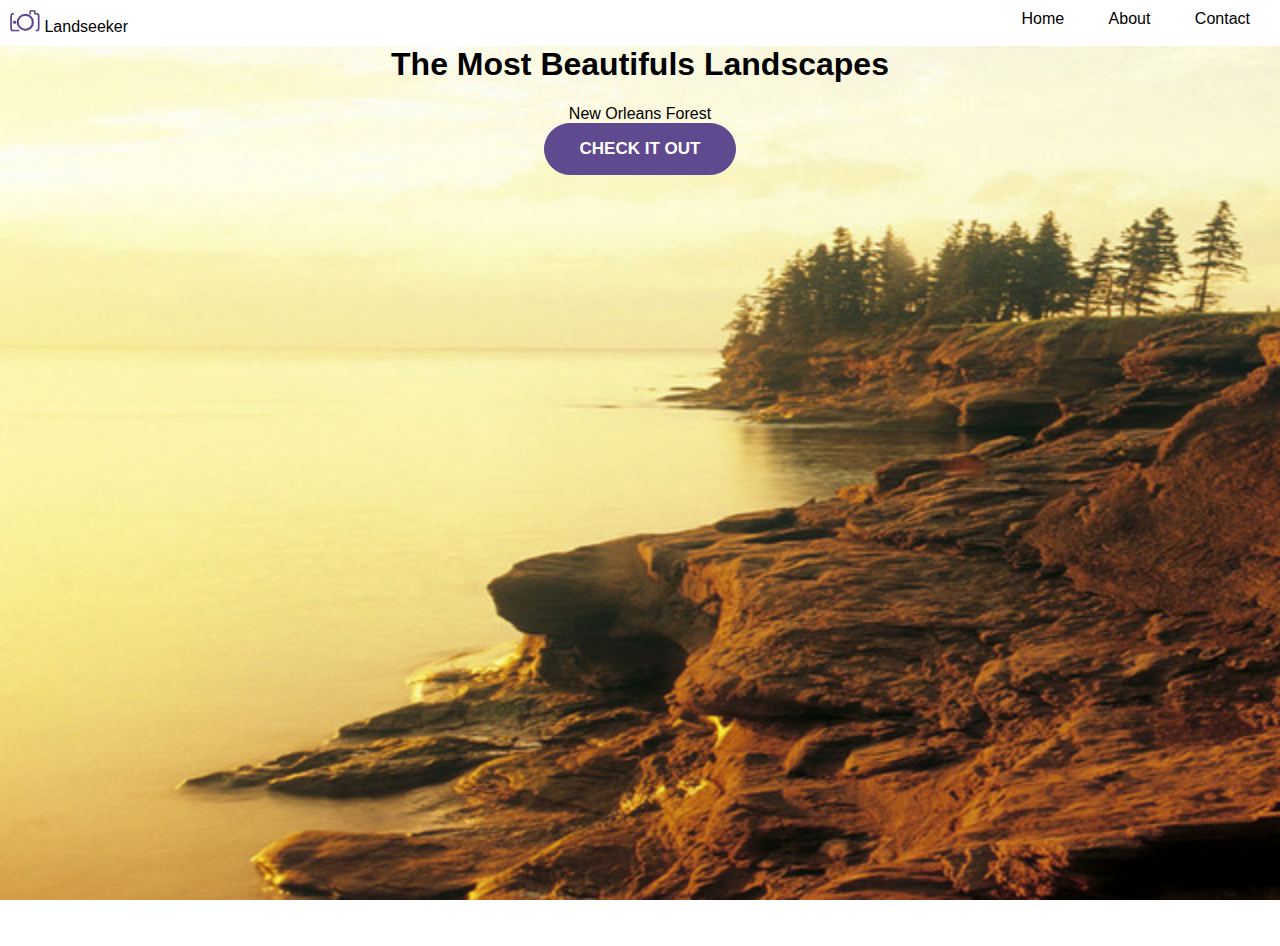
==== index.html @ b143f39d "Add files via upload" ====
<!DOCTYPE html>
<html>

<head>
    <meta http-equiv="Content-Type" content="text/html;charset=UTF-8">
    <title>Landseeker</title>
    <link rel="stylesheet" href="css/estilo.css">
</head>

<body>
</body>
<header>
    <div>
        <img src="imagens/logo.png" title="Logo fotografia">
        <!--Aqui está fazendo a divisão-->
        <span>Landseeker</span>
    </div>
    <nav>
        <!--Aqui estou colocando um menu no meu código-->
        <ul>
            <li>
                <a href="#">Home</a>
            </li>
            <!--Aqui estou usando # pois ainda não tenho o link da pagina-->
            <li>
                <a href="#">About</a>
            </li>
            <li>
                <a href="#">Contact</a>
            </li>
        </ul>
    </nav>
</header>
<!-- banner do site -->
<section class="banner">
    <h1 >The Most Beautifuls Landscapes</h1>
    <p>New Orleans Forest</p>
    <button class="maiusculo" title="Clique para ver mais">check it out</button>
    
    </section>

</html>
---- css/estilo.css ----
* {
    box-sizing: border-box; 
}
*:not(h1) {  /* o * configura a pagina como um todo */
    margin: 0; /* aqui estou usando o margin e o padding para remover o espeçamento que os navegadores deixa na página, é uma boa pratica fazer isso */
    padding: 0;
}
body{
    font-family:'Arial',sans-serif; /*aqui estou definindo a fonte da minha pagina como um todo */
}
header {
    box-shadow: 0 5px 8px #00000014;
    padding: 10px;
}

header div{
    display:inline-block;
}

header div img {
    width: 30px;
}

header nav {
    display:inline-block;
    float: right; /* aqui estou movendo meus links à direita */
}
nav ul {
    list-style: none; /* aqui estou tirando o estilo da lista */
    margin: 0;
}
nav ul li {
    display:inline-block;  /*aqui estou pegando minha lista dentro de ul e colocando em blocos e colocando do lado da outra*/
    padding: 0 20px;   /* aqui estou definindo a distancia entre os links da página */
   /*padding: 0 10px 15px 20px; primeiro campo move para o top, segundo direita, terceiro baixo, querto esquerda */
}

nav ul li a {
    color: black;
    text-decoration: none; /*aqui estou tirando o sublinhado dos meus links */ 
}

section {
    text-align: center;
}
section button {
    background-color: #5f4a90;
    border: 1px solid #5f4a90;
    color: #fff;
    padding: 15px 35px;
    border-radius: 50px;
    font-size: 17px;
    font-weight: bold;
}

.maiusculo{
    text-transform: uppercase;
}
.banner {
    background-image: url("../imagens/banner.jpg");
    background-repeat: no-repeat;
    background-size: cover;
    background-position: left top;
    background-attachment: fixed;
    height: 100vh; /* uSANDO O VH NO FINAL DO TAMANHO DA ALTURA FAZER SEMPRE A IMAGEM SE AJUSTA AO TAMANHO DA SEÇÃO DO NAVEGADOR */
}
.banner h1 {
    margin-top:0;
}
/*About*/

div.titulo-banner{
    background-image: url(../imagens/about-banner.jpg);
    background-size:cover;
    color:#fff;
    text-align: center;
    text-transform: uppercase;
    height: 40vh;
    line-height: 40vh;
}
.titulo-banner h1{
    font-size:45px;
    margin: 0;
   
}

.conteudo-principal{
    padding: 40px 20px;
}

div.conteudo-principal .video-about{
    width: 45%;
    display: inline-block;
    padding: 45px;
}

.conteudo-principal .video-about video {
    width: 100%;
}

.conteudo-principal .texto{
    width: 54%;
    display: inline-block;
    vertical-align: top;
    padding: 40px;
}
.audio{
    background-color: #f1f3f4;
    border-top: #dcdcdc solid 1px;
    text-align: center;
    padding: 30px;
}

.audio p{
    text-transform: uppercase;
    font-size: 18px;
    
}
footer{
    background-color: #5f4a90;
    color:#fff;
    text-align: center;
    font-size: 16;
    padding: 20px;
}
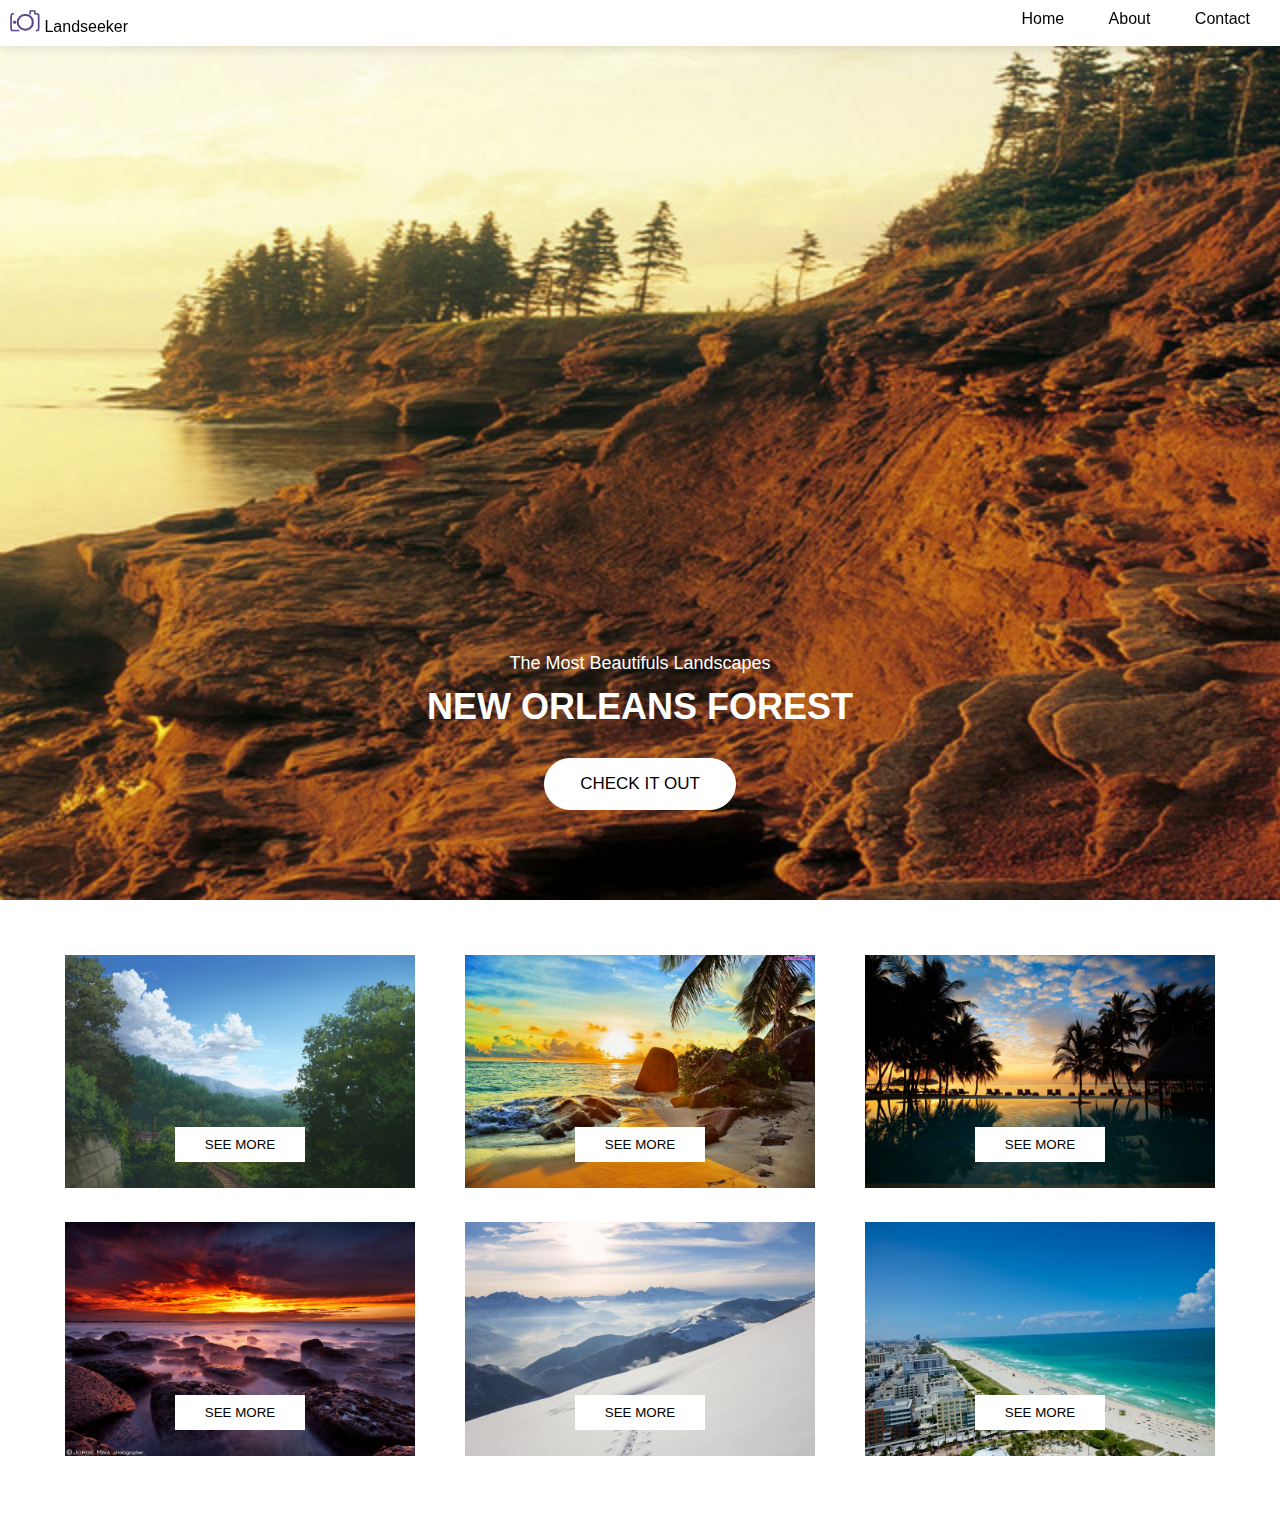
==== commit b4b6c22d: "Responsivo" ====
--- a/index.html
+++ b/index.html
@@ -5,6 +5,7 @@
     <meta http-equiv="Content-Type" content="text/html;charset=UTF-8">
     <title>Landseeker</title>
     <link rel="stylesheet" href="css/estilo.css">
+    <meta name="viewport" content="width=device-width, initial-scale=1.0">
 </head>
 
 <body>
@@ -33,10 +34,51 @@
 </header>
 <!-- banner do site -->
 <section class="banner">
-    <h1 >The Most Beautifuls Landscapes</h1>
-    <p>New Orleans Forest</p>
-    <button class="maiusculo" title="Clique para ver mais">check it out</button>
-    
-    </section>
+    <div class="conteudo">
+        <h1>The Most Beautifuls Landscapes</h1>
+        <p>New Orleans Forest</p>
+        <button class="maiusculo" title="Clique para ver mais">check it out</button>
+    </div>
+</section>
+
+<section class="galeria">
+    <div class="galeria-item">
+        <img src="./imagens/product-1.png" alt="Paisagem">
+        <div class="caixa-botao">
+            <button>See More</button>
+        </div>
+    </div>
+    <div class="galeria-item">
+        <img src="./imagens/product-2.jpg" alt="Paisagem">
+        <div class="caixa-botao">
+            <button>See More</button>
+        </div>
+    </div>
+    <div class="galeria-item">
+        <img src="./imagens/product-3.jpg" alt="Paisagem">
+        <div class="caixa-botao">
+            <button>See More</button>
+        </div>
+    </div>
+    <div class="galeria-item">
+            <img src="./imagens/product-4.jpg" alt="Paisagem">
+            <div class="caixa-botao">
+                <button>See More</button>
+            </div>
+        </div>
+        <div class="galeria-item">
+            <img src="./imagens/product-5.jpg" alt="Paisagem">
+            <div class="caixa-botao">
+                <button>See More</button>
+            </div>
+        </div>
+        <div class="galeria-item">
+            <img src="./imagens/product-6.jpg" alt="Paisagem">
+            <div class="caixa-botao">
+                <button>See More</button>
+            </div>
+        </div>
+
+</section>
 
 </html>--- a/css/estilo.css
+++ b/css/estilo.css
@@ -7,10 +7,15 @@
 }
 body{
     font-family:'Arial',sans-serif; /*aqui estou definindo a fonte da minha pagina como um todo */
+    overflow-x: hidden;
 }
 header {
     box-shadow: 0 5px 8px #00000014;
     padding: 10px;
+    background-color: #fff;
+    position: fixed;
+    width: 100%;
+    z-index: 2;
 }
 
 header div{
@@ -40,36 +45,61 @@
     text-decoration: none; /*aqui estou tirando o sublinhado dos meus links */ 
 }
 
-section {
-    text-align: center;
-}
-section button {
-    background-color: #5f4a90;
-    border: 1px solid #5f4a90;
+section.banner {
+    text-align: center;
+    display: flex;
+    justify-content: center;
+    align-items: flex-end;
     color: #fff;
+    background-image: url("../imagens/banner.jpg");
+    background-repeat: no-repeat;
+    background-size: cover;
+    background-position: center top;
+    background-attachment: fixed;
+    height: 100vh; /* uSANDO O VH NO FINAL DO TAMANHO DA ALTURA FAZER SEMPRE A IMAGEM SE AJUSTA AO TAMANHO DA SEÇÃO DO NAVEGADOR */
+}
+
+section.banner .conteudo{
+    margin-bottom: 90px;
+}
+
+section.banner h1{
+    font-size: 18px;
+    font-weight: normal;
+    margin-top:0;
+}
+
+section.banner p{
+    text-transform: uppercase;
+    font-size: 36px;
+    font-weight: bold;
+    margin-bottom: 30px;
+}
+
+section.banner button {
+    background-color: #fff;
+    border: 1px solid #fff;
+    color: #000;
     padding: 15px 35px;
     border-radius: 50px;
     font-size: 17px;
-    font-weight: bold;
+    font-weight: normal;
+}
+
+section.banner button:hover{
+    background-color: #5f4a90;
+    border: 1px solid #5f4a90;
+    color: #fff;
+
 }
 
 .maiusculo{
     text-transform: uppercase;
 }
-.banner {
-    background-image: url("../imagens/banner.jpg");
-    background-repeat: no-repeat;
-    background-size: cover;
-    background-position: left top;
-    background-attachment: fixed;
-    height: 100vh; /* uSANDO O VH NO FINAL DO TAMANHO DA ALTURA FAZER SEMPRE A IMAGEM SE AJUSTA AO TAMANHO DA SEÇÃO DO NAVEGADOR */
-}
-.banner h1 {
-    margin-top:0;
-}
+ 
 /*About*/
 
-div.titulo-banner{
+.titulo-banner{
     background-image: url(../imagens/about-banner.jpg);
     background-size:cover;
     color:#fff;
@@ -86,9 +116,10 @@
 
 .conteudo-principal{
     padding: 40px 20px;
-}
-
-div.conteudo-principal .video-about{
+    min-height: 100vh;
+}
+
+.conteudo-principal .video-about{
     width: 45%;
     display: inline-block;
     padding: 45px;
@@ -96,6 +127,7 @@
 
 .conteudo-principal .video-about video {
     width: 100%;
+    object-fit: cover;
 }
 
 .conteudo-principal .texto{
@@ -122,4 +154,127 @@
     text-align: center;
     font-size: 16;
     padding: 20px;
-}+    
+}
+/* contact */
+
+#contact input:not([type="checkbox"]),
+#contact textarea{
+    width: 100%;
+    border: 1px solid #5f4a90;
+    border-radius: 10px;
+    padding: 5px;
+    margin-bottom: 10px;
+    background-color:transparent;
+    text-align: center;
+    outline: none;
+}
+#contact textarea{
+    height: 100px;
+    resize: none;
+}
+
+#contact button{
+    background-color: #5f4a90;
+    border: 1px solid #5f4a90;
+    color: #fff;
+    border-radius: 30px;
+    padding: 10px 30px;
+    font-size: 18px;
+    float: right;
+}
+
+#contact button:hover{
+    background-color: #fff;
+    color: #000;
+    border-color:#fff;
+}
+.pagina-contato{
+    background-image: url("../imagens/bg.jpg");
+    background-size: cover;
+    background-position: center;
+    background-repeat: no-repeat;
+    min-height: 100vh;
+}
+form#contact{
+    border: 1px solid #5f4a90;
+    padding: 40px;
+    width: 550px;
+    max-width: 100%;
+    border-radius: 10px;
+    margin: 50px auto;
+    background-color: rgba(255, 255, 255, 0.7);
+    }
+    #contact h1{
+        text-align: center;
+        margin-top: 0;
+    }
+
+
+    /* galeria index */
+
+    .galeria{
+        padding: 40px;
+        display: flex;
+        justify-content: space-around;
+        flex-wrap: wrap;
+    }
+    .galeria-item{
+        width: 350px;
+        position: relative;
+        display: inline-block;
+        margin: 15px 0;
+    }
+    .galeria-item img{
+        width: 100%
+    }
+    .galeria-item .caixa-botao{
+        position: absolute;
+        bottom: 30px;
+        left: 0;
+        width: 100%; 
+        text-align: center;       
+    }
+
+    .galeria-item .caixa-botao button{
+        background: white;
+        text-transform: uppercase;
+        padding: 10px 30px;
+        border: none;
+    }
+    .galeria-item .caixa-botao button:hover{
+        background-color: #5f4a90;
+        color: #fff;
+        cursor: pointer;
+    }
+
+    /* media query*/
+
+    @media (min-width:540px) and (max-width: 960px) {
+        /* body {
+            background-color: purple;
+        } */
+
+        .conteudo-principal .video-about {
+            width: 100%;
+        }
+
+        
+    .conteudo-principal .texto {
+        width: 100%;
+
+        }
+    }
+
+    @media (max-width: 540px) {
+        .conteudo-principal .video-about {
+            width: 100%;
+            padding: 20px;
+        }
+
+        
+    .conteudo-principal .texto {
+        width: 100%;
+        padding: 20px;
+        }
+    }
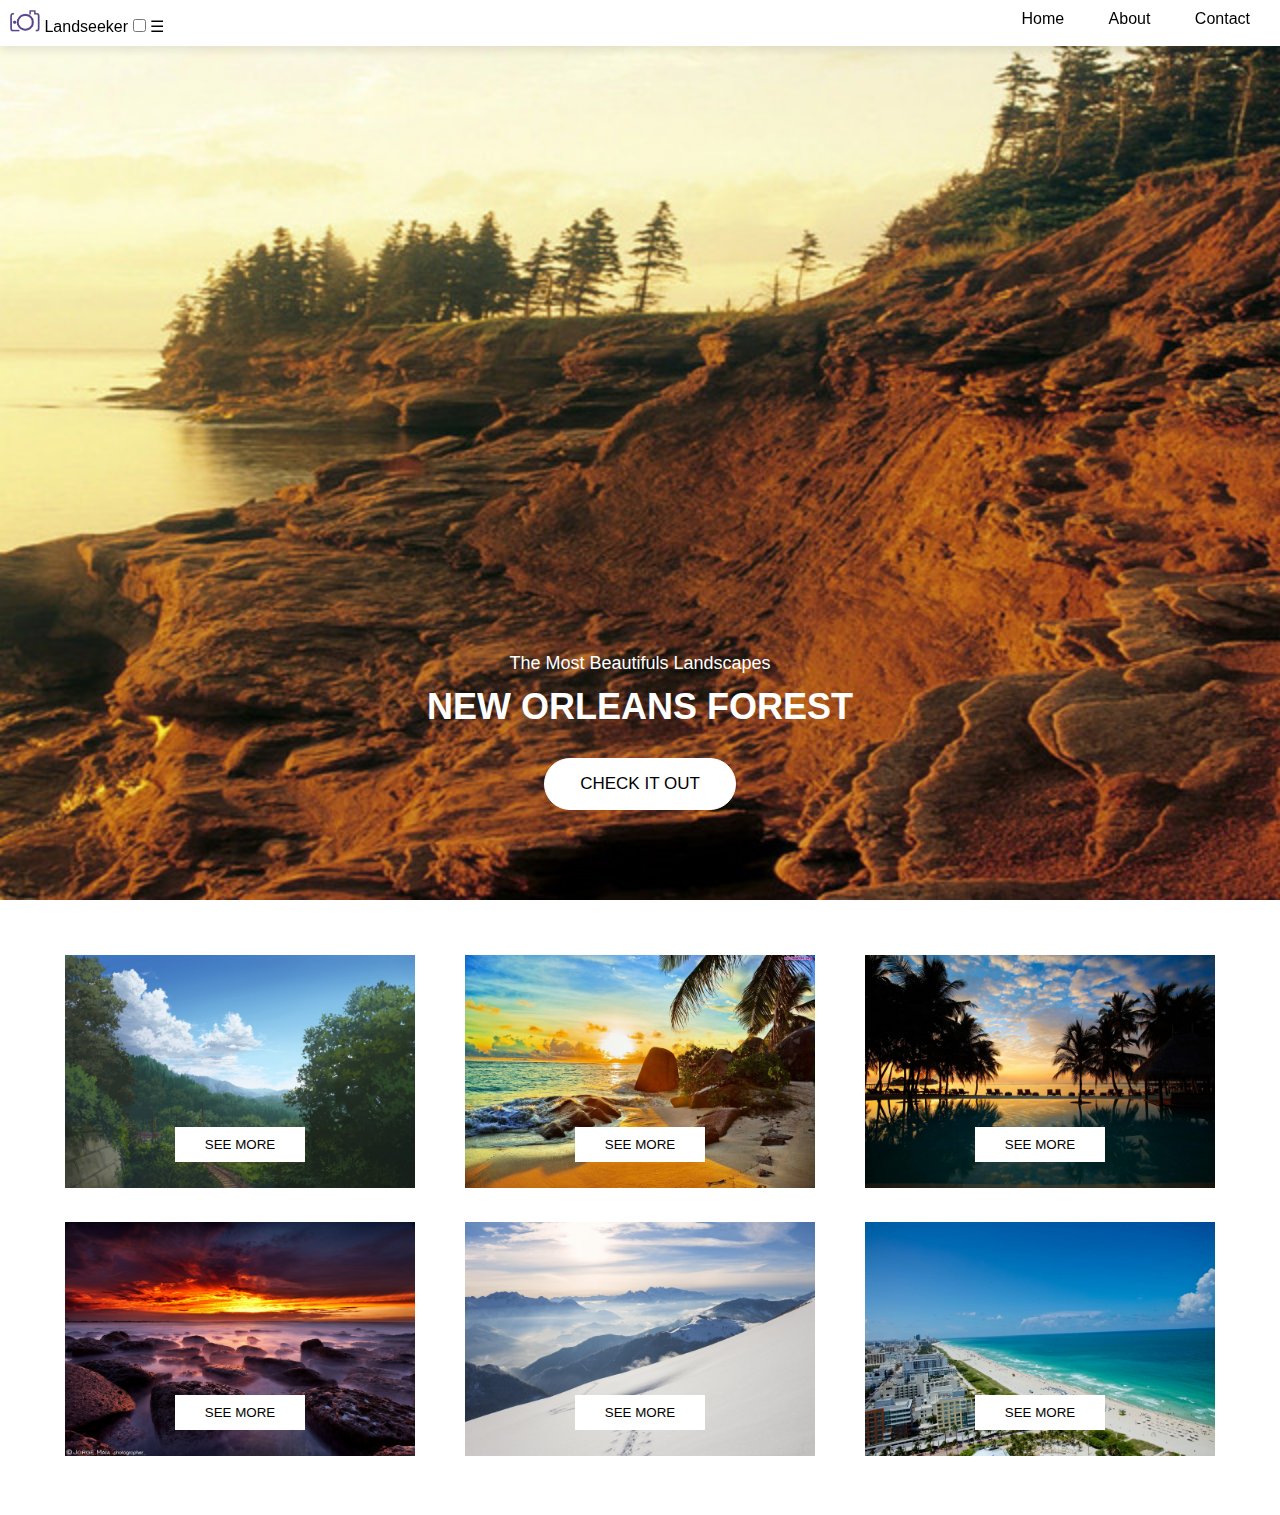
==== commit 21b4e160: "Add files via upload" ====
--- a/index.html
+++ b/index.html
@@ -16,7 +16,10 @@
         <!--Aqui está fazendo a divisão-->
         <span>Landseeker</span>
     </div>
-    <nav>
+
+    <input type="checkbox" id="bt_menu">
+    <label for="bt_menu" title="Menu">&#9776</label>
+    <nav class="menu">
         <!--Aqui estou colocando um menu no meu código-->
         <ul>
             <li>
